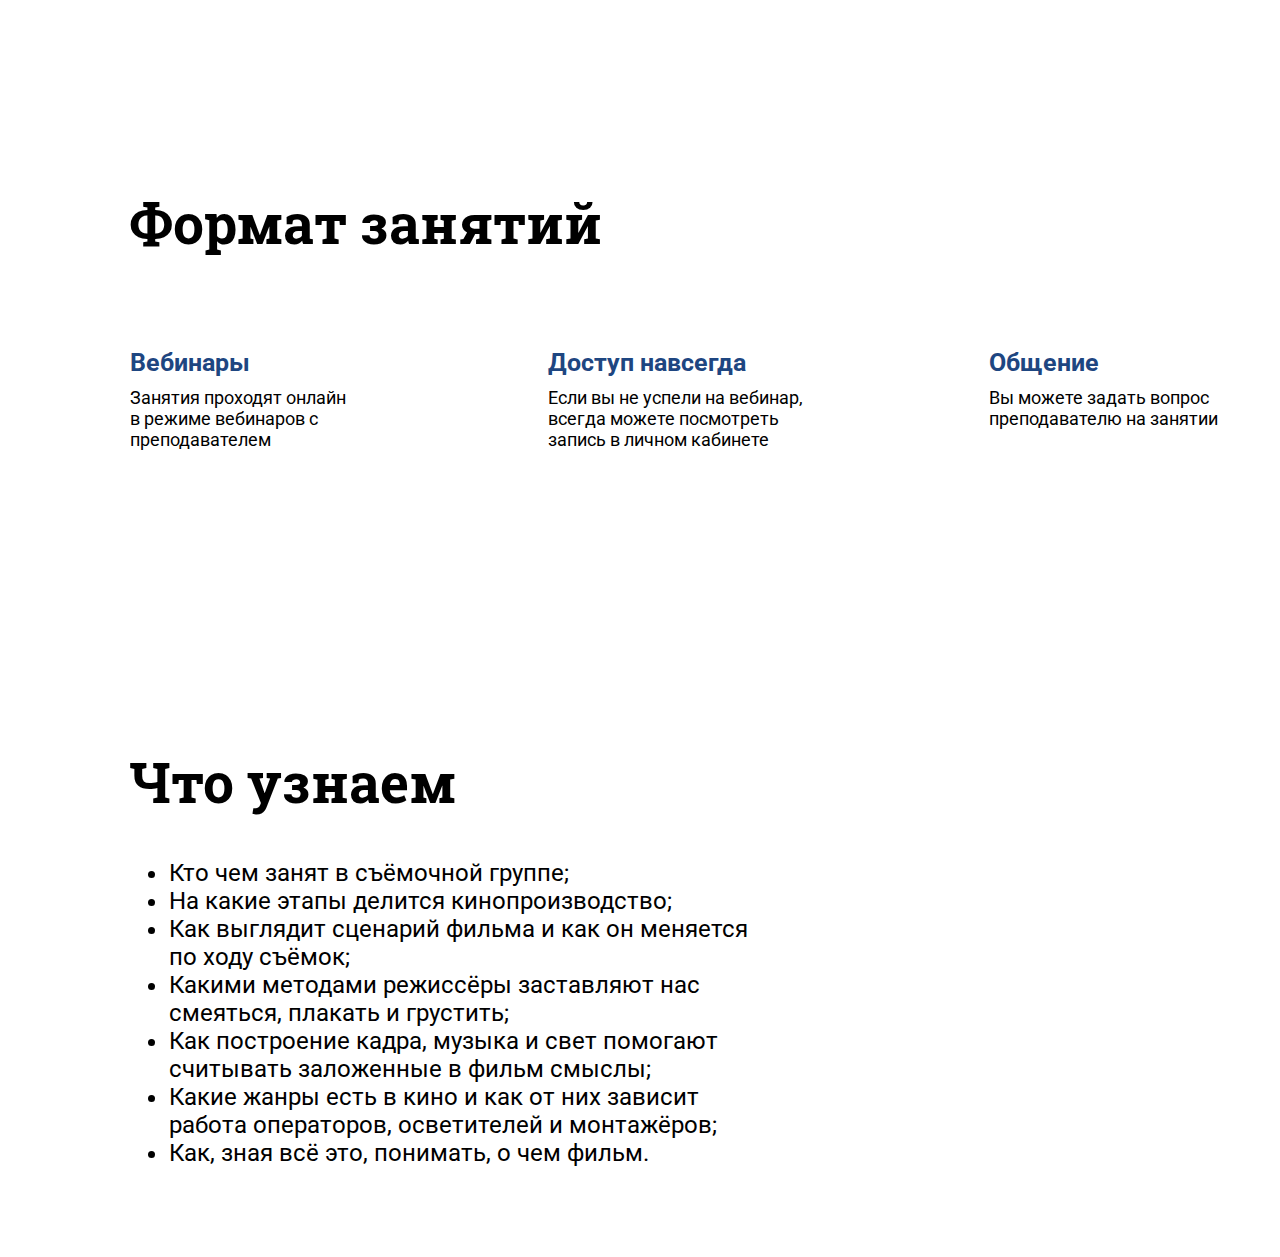
==== index.html @ f7bf0db6 "torres" ====
<!DOCTYPE html>
<html lang="en">
<head>
    <meta charset="UTF-8">
    <meta http-equiv="X-UA-Compatible" content="IE=edge">
    <meta name="viewport" content="width=device-width, initial-scale=1.0">
    <title>Document</title>
    <link rel="stylesheet" href="css/style.css">
</head>
<body>
    <article>
        <div class="realm">
            <div class="barcelona">
                <div class="ceyhun">
                    <div class="ceyhun1">Формат занятий</div>
                </div>
                <div class="elbrus">
                    <div class="ceyhun2">
                        <div class="ceyhun3">Вебинары</div>
                        <div class="ceyhun4">Занятия проходят онлайн
                            в режиме вебинаров
                            с преподавателем</div>
                    </div >
                    <div class="ceyhun10">
                        <div class="ceyhun5">Доступ навсегда</div>
                        <div class="ceyhun6">Если вы не успели на вебинар, всегда можете посмотреть запись в личном кабинете</div>
                    </div>
                    <div class="ceyhun7">
                        <div class="ceyhun8">Общение</div>
                        <div class="ceyhun9">Вы можете задать вопрос
                            преподавателю на занятии</div>
                    </div>
                </div>
            </div>
    
            <div class="yaman">
                <div class="lennister">Что узнаем</div>
    
                
                    <ul>
                        <li>Кто чем занят в съёмочной группе;</li>
                        <li>На какие этапы делится кинопроизводство;</li>
                        <li>Как выглядит сценарий фильма и как он меняется 
                            <br>по ходу съёмок; </li>
                        <li>Какими методами режиссёры заставляют нас <br>смеяться, плакать и грустить;</li>
                        <li>Как построение кадра, музыка и свет помогают <br>считывать заложенные в фильм смыслы;</li>
                        <li>Какие жанры есть в кино и как от них зависит <br>работа операторов, осветителей и монтажёров;</li>
                        <li>Как, зная всё это, понимать, о чем фильм.</li>
                    </ul>
    
                
    
               
    
    
    
            </div>
    
    

        </div>
        


    </article>
    



    
</body>
</html>
---- css/style.css ----
@import url('https://fonts.googleapis.com/css2?family=Roboto+Slab:wght@700&family=Roboto:wght@400;700&display=swap');

.realm {
    width: 1440px;
    height: auto;
    display: flex;
    flex-direction: column;
    justify-content: center;
    box-sizing: border-box;
}

.barcelona {
    width: 1280px;
    height: auto;
    box-sizing: border-box;
    
    
    
}

.ceyhun1 {
font-family: 'Roboto Slab';
font-style: normal;
font-weight: bold;
font-size: 55px;
margin-left: 121px;
margin-top: 178px;
color: black;
margin-right: 652px;

}
.ceyhun3 , .ceyhun5 ,.ceyhun8 {
font-family: 'Roboto';
font-style: normal;
font-weight: bold;
font-size: 25px;
color: #1E4681;
}

.ceyhun4 ,.ceyhun6 ,.ceyhun9 {
font-family: 'Roboto';
font-style: normal;
font-weight: normal;
font-size: 18px;
}
.elbrus {
    display: flex;
    
    
    margin-top: 89px;
    margin-left: 122px;
    
}
.ceyhun2 {
    margin-right: 195px;
}
.ceyhun10 {
    margin-right: 170px;
}
.ceyhun3 {
width: 150px;
height: 39px;
}
.ceyhun4 {
width: 223px;
height: 39px;

}
.ceyhun5 {
height: 39px;
left: 467px;

}
.ceyhun6 {
width: 271px;
height: 109px;

}
.ceyhun8 {
width: 150px;
height: 39px;

}
.ceyhun9 {
width: 245px;
height: 39px;
margin-right: 357px;
}

.lennister {
    font-family: 'Roboto Slab' ,sans-serif;
    font-style: normal;
    font-weight: bold;
    font-size: 55px;
    color: #000000;
    width: 667px;
    height: 93px;
    margin-top: 249px;
    margin-left: 121px;
    }
    
    ul {
        margin-top: 21px;
        margin-left:121px;
        width: 662px;
        height: 374px;
    }
    ul li {
    font-family: 'Roboto' , sans-serif;
    font-style: normal;
    font-weight: normal;
    font-size: 24px;
    color: #000000;
    
    }
    
@media screen and (min-width: 992px) and (max-width: 1279px)
{
    @import url('https://fonts.googleapis.com/css2?family=Roboto+Slab:wght@700&family=Roboto:wght@400;700&display=swap');
      
    .realm {
        width: 834px;
        height: auto;
        display: flex;
        flex-direction: column;
        justify-content: center;
        box-sizing: border-box;
    }
    

    .barcelona {
    width: 90%;
    height: auto;
    align-items: center;
    
    }  

.ceyhun1 {
font-family: 'Roboto Slab';
font-style: normal;
font-weight: bold;
font-size: 32px;
color: black;
margin-top: 103.09px;
margin-left: 70.08px;
margin-right: 377.62px;

}
.ceyhun3 , .ceyhun5 ,.ceyhun8 {
font-family: 'Roboto';
font-style: normal;
font-weight: bold;
font-size: 15px;
color: #1E4681;
}

.ceyhun4 ,.ceyhun6 ,.ceyhun9 {
font-family: 'Roboto';
font-style: normal;
font-weight: normal;
font-size: 11px;
}
.elbrus {
    display: flex;
    margin-top: 51.55px;
    margin-left: 70.66px;
}
.ceyhun2 {
    margin-right: 112.94px;
}
.ceyhun10 {
    margin-right: 98.46px;
}
.ceyhun3 {
    width: 86.88px;
    height: 22.59px;
}
.ceyhun4 {
    width: 153px;
    height: 22px;

}
.ceyhun5 {
    width: 123.94px;
    height: 22.59px;

}
.ceyhun6 {
    width: 172px;
    height: 63px;
}
.ceyhun8 {
    width: 86.88px;
    height: 22.59px;

}
.ceyhun9 {
    width: 141.9px;
    height: 22.59px;
    margin-right:199.23px ;
}


   .lennister {
    font-family: 'Roboto Slab' ,sans-serif;
    font-style: normal;
    font-weight: bold;
    font-size: 32px;
    color: #000000;
    width: 386.3px;
    height: 53.86px;
    margin-top: 144.55px;
    margin-left: 70.08px;
    }
    
    ul {
        margin-top: 12.16px;
        margin-left:50px;
        width: 383.41px;
        height: 216.61px;
    }
    ul li {
    font-family: 'Roboto' , sans-serif;
    font-style: normal;
    font-weight: normal;
    font-size: 14px;
    color: #000000;
    
    }

    
    
}

@media screen and (min-width: 320px) and (max-width: 991px)
{
    @import url('https://fonts.googleapis.com/css2?family=Roboto+Slab:wght@700&family=Roboto:wght@400;700&display=swap');
     
    .realm {
        width: 375px;
        height: auto;
        display: flex;
        flex-direction: column;
        justify-content: flex-start;
        box-sizing: border-box;
    }
    

    

    
    .barcelona {
    width: 90%;
    height: auto;
   
    
    
}

.ceyhun1 {
font-family: 'Roboto Slab';
font-style: normal;
font-weight: bold;
font-size: 26px;
color: black;
margin-left: 36px;
margin-top: 76px;
margin-right: 28.2px;
}
.ceyhun3 , .ceyhun5 ,.ceyhun8 {
font-family: 'Roboto';
font-style: normal;
font-weight: bold;
font-size: 12px;
color: #1E4681;
}

.ceyhun4 ,.ceyhun6 ,.ceyhun9 {
font-family: 'Roboto';
font-style: normal;
font-weight: normal;
font-size: 10px;

}
.elbrus {
    display: flex;
    flex-direction: column;
    
    

    margin-top: 16.66px;
    margin-left: 35px;
}
.ceyhun2 {
    margin-bottom: 10px;
}
.ceyhun10 {
   margin-bottom: 19px;
}
.ceyhun3 {
    width: 69.9px;
height: 18.17px;
}
.ceyhun4 {
    width: 180px;
height: 48px;
margin-right: 160px;

}
.ceyhun5 {
    width: 99.72px;
height: 18.17px;

}
.ceyhun6 {
    width: 165px;
height: 51px;
margin-right: 175px;
}
.ceyhun8 {
    width: 69.9px;
height: 18.17px;

}
.ceyhun9 {
    width: 159px;
    height: 31px;
    margin-right: 180px;
}
 
.lennister {
    font-family: 'Roboto Slab' ,sans-serif;
    font-style: normal;
    font-weight: bold;
    font-size: 26px;
    color: #000000;
    width: 310.8px;
    height: 43.34px;
    margin-top: 73px;
    margin-left: 36px;
}
    
    ul {
        margin-left: 10px;
        margin-top: 9.66px;
    }
           
    ul li {
        font-family: 'Roboto' , sans-serif;
        font-style: normal;
        font-weight: normal;
        font-size: 12px;
        color: #000000;
  
    }
        

}
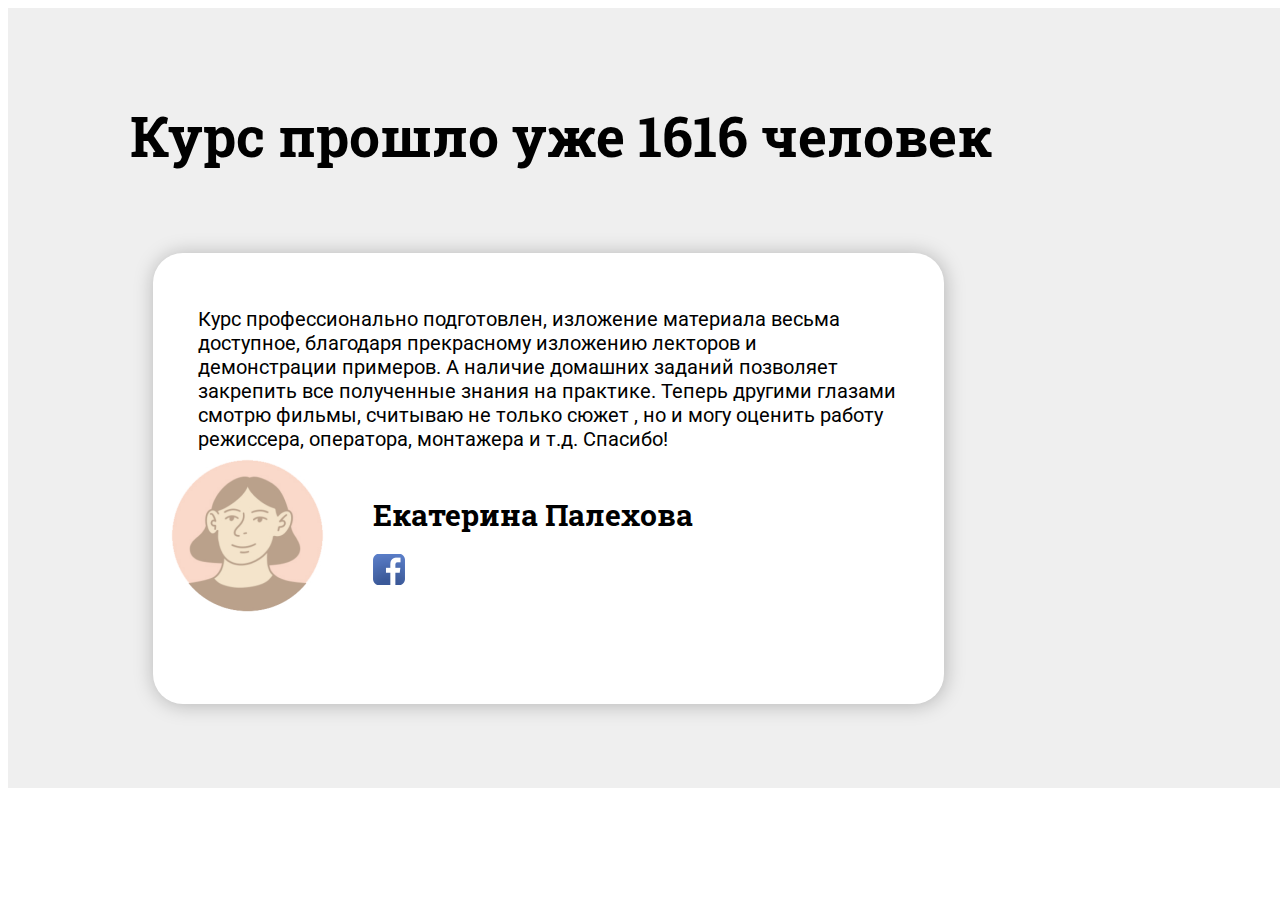
==== commit 473088d4: "harry" ====
--- a/index.html
+++ b/index.html
@@ -9,64 +9,29 @@
 </head>
 <body>
     <article>
-        <div class="realm">
-            <div class="barcelona">
-                <div class="ceyhun">
-                    <div class="ceyhun1">Формат занятий</div>
+        <div class="container">
+            <div class="pisik">Курс прошло уже 1616 человек</div>
+            <div class="it">
+                <div class="it1">
+                    Курс профессионально подготовлен, изложение материала весьма <br>доступное, благодаря прекрасному изложению лекторов и <br> демонстрации примеров. А наличие домашних заданий позволяет <br>закрепить все полученные знания на практике. Теперь другими глазами <br>смотрю фильмы, считываю не только сюжет , но и могу оценить работу <br>режиссера, оператора, монтажера и т.д. Спасибо!
                 </div>
-                <div class="elbrus">
-                    <div class="ceyhun2">
-                        <div class="ceyhun3">Вебинары</div>
-                        <div class="ceyhun4">Занятия проходят онлайн
-                            в режиме вебинаров
-                            с преподавателем</div>
-                    </div >
-                    <div class="ceyhun10">
-                        <div class="ceyhun5">Доступ навсегда</div>
-                        <div class="ceyhun6">Если вы не успели на вебинар, всегда можете посмотреть запись в личном кабинете</div>
+                <div class="audi">
+                    <div class="mercees">
+                        <img src="image/1 9.jpg" alt="sekil" class="sekilc">
+                    </div> 
+                    <div class="it3">
+                        <div class="it4">Екатерина Палехова</div>
+                    <img src="image/fb_2 1.jpg" alt="sekil2" class="sekilc1">
                     </div>
-                    <div class="ceyhun7">
-                        <div class="ceyhun8">Общение</div>
-                        <div class="ceyhun9">Вы можете задать вопрос
-                            преподавателю на занятии</div>
                     </div>
+                    
                 </div>
+                
             </div>
-    
-            <div class="yaman">
-                <div class="lennister">Что узнаем</div>
-    
-                
-                    <ul>
-                        <li>Кто чем занят в съёмочной группе;</li>
-                        <li>На какие этапы делится кинопроизводство;</li>
-                        <li>Как выглядит сценарий фильма и как он меняется 
-                            <br>по ходу съёмок; </li>
-                        <li>Какими методами режиссёры заставляют нас <br>смеяться, плакать и грустить;</li>
-                        <li>Как построение кадра, музыка и свет помогают <br>считывать заложенные в фильм смыслы;</li>
-                        <li>Какие жанры есть в кино и как от них зависит <br>работа операторов, осветителей и монтажёров;</li>
-                        <li>Как, зная всё это, понимать, о чем фильм.</li>
-                    </ul>
-    
-                
-    
-               
-    
-    
-    
-            </div>
-    
-    
-
+             
+           
         </div>
-        
-
-
     </article>
-    
-
-
-
     
 </body>
 </html>--- a/css/style.css
+++ b/css/style.css
@@ -1,367 +1,206 @@
-@import url('https://fonts.googleapis.com/css2?family=Roboto+Slab:wght@700&family=Roboto:wght@400;700&display=swap');
-
-.realm {
-    width: 1440px;
-    height: auto;
+@import url('https://fonts.googleapis.com/css2?family=Roboto&family=Roboto+Slab:wght@700&display=swap');
+
+.container{
+display: flex;
+flex-direction: column;
+width: 1440px;
+height: 780px;
+background: #EFEFEF;
+
+}
+.pisik {
+width: 987px;
+height: 93px;
+font-family: 'Roboto Slab' ,sans-serif;
+font-style: normal;
+font-weight: bold;
+font-size: 55px;
+margin-top: 91px;
+margin-left: 122px;
+}
+.it {
+width: 791px;
+height: 451px;
+background: #FFFFFF;
+box-shadow: 1px 1px 20px rgba(0, 0, 0, 0.25);
+border-radius: 30px;
+margin-top: 61px;
+margin-left: 145px;
+
+}
+.it1 {
+
+
+font-family: 'Roboto' ,sans-serif;
+font-style: normal;
+font-weight: normal;
+font-size: 20px;
+margin-top: 54px;
+margin-left: 45px;
+margin-right: 46px;
+
+}
+.audi {
     display: flex;
-    flex-direction: column;
-    justify-content: center;
-    box-sizing: border-box;
-}
-
-.barcelona {
-    width: 1280px;
-    height: auto;
-    box-sizing: border-box;
+    align-items: center;
+}
+.sekilc {
     
-    
-    
-}
-
-.ceyhun1 {
+    width: 190px;
+    height: 169px; 
+    margin-right: 30px;
+}
+.it4 {
+width: 353px;
+height: 59px;
 font-family: 'Roboto Slab';
 font-style: normal;
 font-weight: bold;
-font-size: 55px;
-margin-left: 121px;
-margin-top: 178px;
-color: black;
-margin-right: 652px;
-
-}
-.ceyhun3 , .ceyhun5 ,.ceyhun8 {
-font-family: 'Roboto';
-font-style: normal;
-font-weight: bold;
-font-size: 25px;
-color: #1E4681;
-}
-
-.ceyhun4 ,.ceyhun6 ,.ceyhun9 {
-font-family: 'Roboto';
-font-style: normal;
-font-weight: normal;
-font-size: 18px;
-}
-.elbrus {
-    display: flex;
-    
-    
-    margin-top: 89px;
-    margin-left: 122px;
-    
-}
-.ceyhun2 {
-    margin-right: 195px;
-}
-.ceyhun10 {
-    margin-right: 170px;
-}
-.ceyhun3 {
-width: 150px;
-height: 39px;
-}
-.ceyhun4 {
-width: 223px;
-height: 39px;
-
-}
-.ceyhun5 {
-height: 39px;
-left: 467px;
-
-}
-.ceyhun6 {
-width: 271px;
-height: 109px;
-
-}
-.ceyhun8 {
-width: 150px;
-height: 39px;
-
-}
-.ceyhun9 {
-width: 245px;
-height: 39px;
-margin-right: 357px;
-}
-
-.lennister {
-    font-family: 'Roboto Slab' ,sans-serif;
-    font-style: normal;
-    font-weight: bold;
-    font-size: 55px;
-    color: #000000;
-    width: 667px;
-    height: 93px;
-    margin-top: 249px;
-    margin-left: 121px;
-    }
-    
-    ul {
-        margin-top: 21px;
-        margin-left:121px;
-        width: 662px;
-        height: 374px;
-    }
-    ul li {
-    font-family: 'Roboto' , sans-serif;
-    font-style: normal;
-    font-weight: normal;
-    font-size: 24px;
-    color: #000000;
-    
-    }
-    
-@media screen and (min-width: 992px) and (max-width: 1279px)
-{
-    @import url('https://fonts.googleapis.com/css2?family=Roboto+Slab:wght@700&family=Roboto:wght@400;700&display=swap');
-      
-    .realm {
-        width: 834px;
-        height: auto;
+font-size: 30px;
+margin-top: 9px;
+}
+.sekilc1 {
+width: 32px;
+height: 31px;
+}
+
+@media screen and (min-width: 992px) and (max-width: 1279px) {
+    .container{
         display: flex;
         flex-direction: column;
-        justify-content: center;
-        box-sizing: border-box;
-    }
-    
-
-    .barcelona {
-    width: 90%;
-    height: auto;
-    align-items: center;
-    
-    }  
-
-.ceyhun1 {
-font-family: 'Roboto Slab';
-font-style: normal;
-font-weight: bold;
-font-size: 32px;
-color: black;
-margin-top: 103.09px;
-margin-left: 70.08px;
-margin-right: 377.62px;
-
-}
-.ceyhun3 , .ceyhun5 ,.ceyhun8 {
-font-family: 'Roboto';
-font-style: normal;
-font-weight: bold;
-font-size: 15px;
-color: #1E4681;
-}
-
-.ceyhun4 ,.ceyhun6 ,.ceyhun9 {
-font-family: 'Roboto';
-font-style: normal;
-font-weight: normal;
-font-size: 11px;
-}
-.elbrus {
-    display: flex;
-    margin-top: 51.55px;
-    margin-left: 70.66px;
-}
-.ceyhun2 {
-    margin-right: 112.94px;
-}
-.ceyhun10 {
-    margin-right: 98.46px;
-}
-.ceyhun3 {
-    width: 86.88px;
-    height: 22.59px;
-}
-.ceyhun4 {
-    width: 153px;
-    height: 22px;
-
-}
-.ceyhun5 {
-    width: 123.94px;
-    height: 22.59px;
-
-}
-.ceyhun6 {
-    width: 172px;
-    height: 63px;
-}
-.ceyhun8 {
-    width: 86.88px;
-    height: 22.59px;
-
-}
-.ceyhun9 {
-    width: 141.9px;
-    height: 22.59px;
-    margin-right:199.23px ;
-}
-
-
-   .lennister {
-    font-family: 'Roboto Slab' ,sans-serif;
-    font-style: normal;
-    font-weight: bold;
-    font-size: 32px;
-    color: #000000;
-    width: 386.3px;
-    height: 53.86px;
-    margin-top: 144.55px;
-    margin-left: 70.08px;
-    }
-    
-    ul {
-        margin-top: 12.16px;
-        margin-left:50px;
-        width: 383.41px;
-        height: 216.61px;
-    }
-    ul li {
-    font-family: 'Roboto' , sans-serif;
-    font-style: normal;
-    font-weight: normal;
-    font-size: 14px;
-    color: #000000;
-    
-    }
-
-    
-    
-}
-
-@media screen and (min-width: 320px) and (max-width: 991px)
-{
-    @import url('https://fonts.googleapis.com/css2?family=Roboto+Slab:wght@700&family=Roboto:wght@400;700&display=swap');
-     
-    .realm {
-        width: 375px;
-        height: auto;
-        display: flex;
-        flex-direction: column;
-        justify-content: flex-start;
-        box-sizing: border-box;
-    }
-    
-
-    
-
-    
-    .barcelona {
-    width: 90%;
-    height: auto;
-   
-    
-    
-}
-
-.ceyhun1 {
-font-family: 'Roboto Slab';
-font-style: normal;
-font-weight: bold;
-font-size: 26px;
-color: black;
-margin-left: 36px;
-margin-top: 76px;
-margin-right: 28.2px;
-}
-.ceyhun3 , .ceyhun5 ,.ceyhun8 {
-font-family: 'Roboto';
-font-style: normal;
-font-weight: bold;
-font-size: 12px;
-color: #1E4681;
-}
-
-.ceyhun4 ,.ceyhun6 ,.ceyhun9 {
-font-family: 'Roboto';
-font-style: normal;
-font-weight: normal;
-font-size: 10px;
-
-}
-.elbrus {
-    display: flex;
-    flex-direction: column;
-    
-    
-
-    margin-top: 16.66px;
-    margin-left: 35px;
-}
-.ceyhun2 {
-    margin-bottom: 10px;
-}
-.ceyhun10 {
-   margin-bottom: 19px;
-}
-.ceyhun3 {
-    width: 69.9px;
-height: 18.17px;
-}
-.ceyhun4 {
-    width: 180px;
-height: 48px;
-margin-right: 160px;
-
-}
-.ceyhun5 {
-    width: 99.72px;
-height: 18.17px;
-
-}
-.ceyhun6 {
-    width: 165px;
-height: 51px;
-margin-right: 175px;
-}
-.ceyhun8 {
-    width: 69.9px;
-height: 18.17px;
-
-}
-.ceyhun9 {
-    width: 159px;
-    height: 31px;
-    margin-right: 180px;
-}
- 
-.lennister {
-    font-family: 'Roboto Slab' ,sans-serif;
-    font-style: normal;
-    font-weight: bold;
-    font-size: 26px;
-    color: #000000;
-    width: 310.8px;
-    height: 43.34px;
-    margin-top: 73px;
-    margin-left: 36px;
-}
-    
-    ul {
-        margin-left: 10px;
-        margin-top: 9.66px;
-    }
-           
-    ul li {
-        font-family: 'Roboto' , sans-serif;
+        width: 834px;
+        height: 451.75px;
+        background: #EFEFEF;
+       }
+       
+       
+         .pisik {
+        width: 571.64px;
+        height: 53.86px;
+        font-family: 'Roboto Slab' ,sans-serif;
+        font-style: normal;
+        font-weight: bold;
+        font-size: 32px;
+        margin-top: 52.7px;
+        margin-left: 70.66px;
+        }
+
+        .it {
+        width: 458.12px;
+        height: 261.2px;
+        background: #FFFFFF;
+        box-shadow: 0.579167px 0.579167px 11.5833px rgba(0, 0, 0, 0.25);
+        border-radius: 17.375px;
+        margin-top: 19.69px;
+        margin-left: 72.97px;
+        
+        }
+        .it1 {
+        
+        
+        font-family: 'Roboto' ,sans-serif;
         font-style: normal;
         font-weight: normal;
         font-size: 12px;
-        color: #000000;
-  
+        margin-top: 23.17px;
+        margin-left: 26.06px;
+        margin-right: 26.64px;
+        
+        }
+        .audi {
+            display: flex;
+            align-items: center;
+        }
+        .sekilc {
+            width: 110.04px;
+            height: 97.88px; 
+            margin-right: 17.38px;
+        }
+        .it4 {
+        width: 204.45px;
+        height: 34.17px;
+        font-family: 'Roboto Slab';
+        font-style: normal;
+        font-weight: bold;
+        font-size: 17px;
+        margin-top: 9px;
+        }
+        .sekilc1 {
+        width: 18.53px;
+        height: 17.95px;
+        }
     }
-        
-
-}
+
+
+
+
+    @media screen and (min-width: 320px) and (max-width: 991px) {
+        .container{
+            display: flex;
+            flex-direction: column;
+            width: 376px;
+            height: 423px;
+            background: #EFEFEF;
+           }
+           
+           
+             .pisik {
+            width: 257px;
+            height: 69px;
+            font-family: 'Roboto Slab' ,sans-serif;
+            font-style: normal;
+            font-weight: bold;
+            font-size: 26px;
+            margin-top: 42px;
+            margin-left: 36px;
+            }
     
-            
-        
-
-
-
-
-
-
+            .it {
+                width: 308px;
+                height: 248px;
+            background: #FFFFFF;
+            box-shadow: 0.579167px 0.579167px 11.5833px rgba(0, 0, 0, 0.25);
+            border-radius: 17.375px;
+            margin-top: 11px;
+            margin-left: 36px;
+            
+            }
+            .it1 {
+            
+            
+            font-family: 'Roboto' ,sans-serif;
+            font-style: normal;
+            font-weight: normal;
+            font-size: 10px;
+            margin-top: 18.47px;
+            margin-left: 21px;
+            margin-right: 21px;
+            
+            }
+            .audi {
+                display: flex;
+                align-items: center;
+            }
+            .sekilc {
+                width: 80px;
+                height: 84px; 
+                margin-right: 13.63px;
+            }
+            .it4 {
+            width: 164.49px;
+            height: 32.73px;
+            font-family: 'Roboto Slab';
+            font-style: normal;
+            font-weight: bold;
+            font-size: 14px;
+            margin-top: 9px;
+            }
+            .sekilc1 {
+            width: 14.91px;
+            height: 17.2px;
+            }
+        }
+
+
+
+   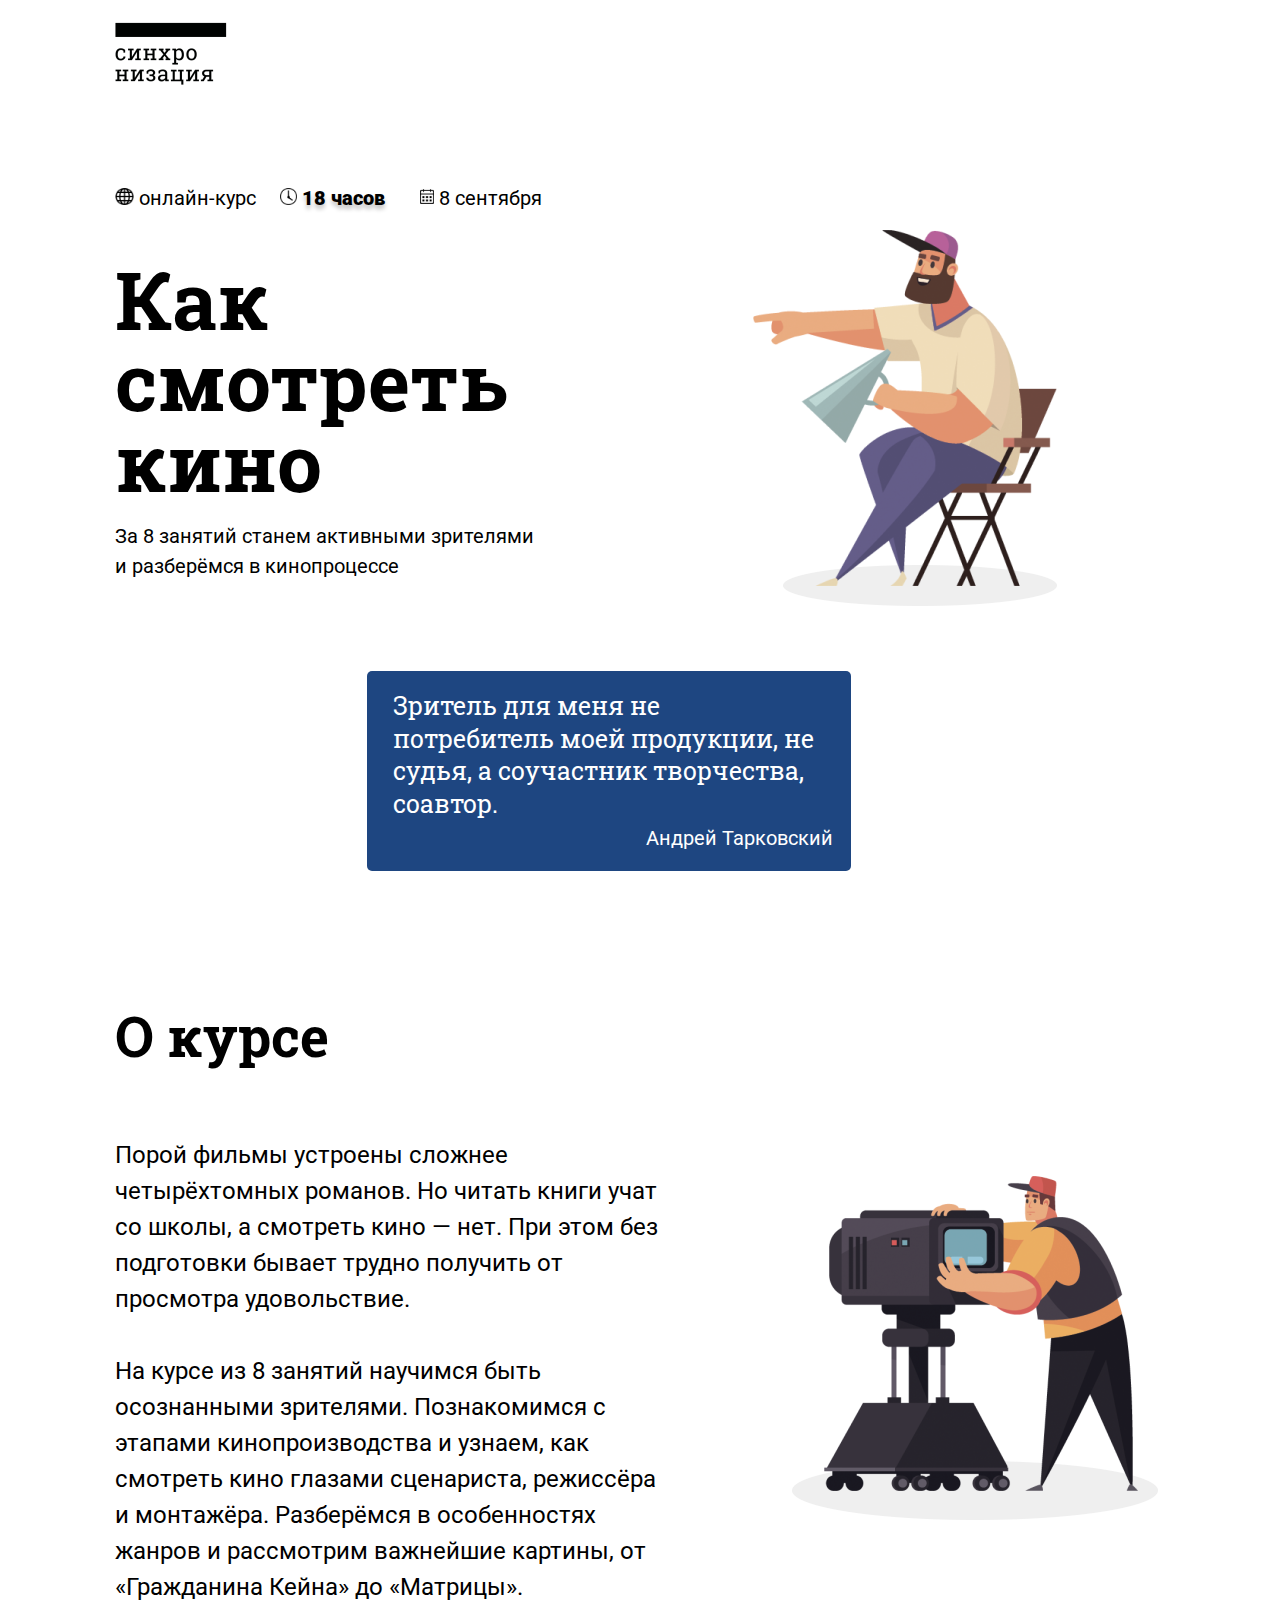
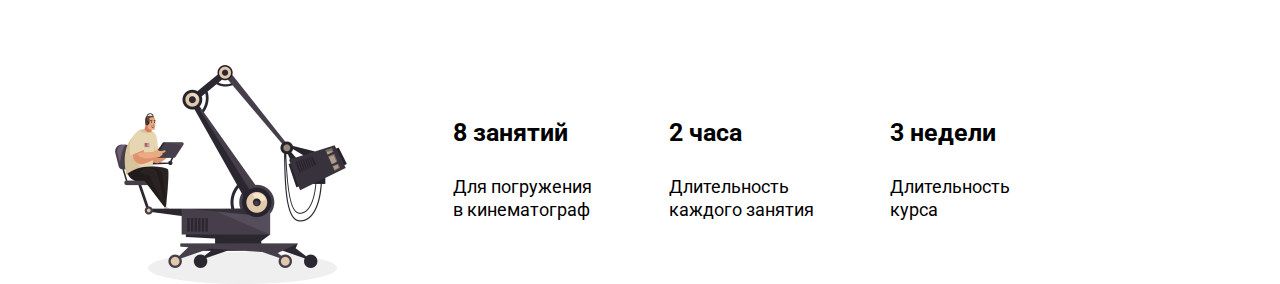
==== commit ffc1279c: "salam" ====
--- a/index.html
+++ b/index.html
@@ -1,5 +1,6 @@
 <!DOCTYPE html>
 <html lang="en">
+
 <head>
     <meta charset="UTF-8">
     <meta http-equiv="X-UA-Compatible" content="IE=edge">
@@ -7,31 +8,95 @@
     <title>Document</title>
     <link rel="stylesheet" href="css/style.css">
 </head>
+
 <body>
-    <article>
-        <div class="container">
-            <div class="pisik">Курс прошло уже 1616 человек</div>
-            <div class="it">
-                <div class="it1">
-                    Курс профессионально подготовлен, изложение материала весьма <br>доступное, благодаря прекрасному изложению лекторов и <br> демонстрации примеров. А наличие домашних заданий позволяет <br>закрепить все полученные знания на практике. Теперь другими глазами <br>смотрю фильмы, считываю не только сюжет , но и могу оценить работу <br>режиссера, оператора, монтажера и т.д. Спасибо!
-                </div>
-                <div class="audi">
-                    <div class="mercees">
-                        <img src="image/1 9.jpg" alt="sekil" class="sekilc">
-                    </div> 
-                    <div class="it3">
-                        <div class="it4">Екатерина Палехова</div>
-                    <img src="image/fb_2 1.jpg" alt="sekil2" class="sekilc1">
-                    </div>
-                    </div>
-                    
-                </div>
-                
+    <div class="sinxronizasiya"> <img class="sinxronizasiya-photo" src="images/sinxronizasiya.png" alt="sinxronizasiya">
+    </div>
+    <main class="main">
+        <div class="globe-parent">
+            <div class="globe-child-1"><img class="globe-image" src="images/globe.png" alt="globe"></div>
+            <div class="globe-child-2">
+                <p>онлайн-курс</p>
             </div>
-             
-           
         </div>
-    </article>
-    
+        <div class="time-parent">
+            <div class="time-child-1"><img class="time-image" src="images/time.png" alt="time"></div>
+            <div class="time-child-2">
+                <p>18 часов</p>
+            </div>
+        </div>
+        <div class="date-parent">
+            <div class="date-child-1"><img class="date-image" src="images/date.png" alt="date"></div>
+            <div class="date-child-2">
+                <p>8 сентября</p>
+            </div>
+        </div>
+    </main>
+    <div class="main-2">
+        <div class="kino-main">
+            <div>
+                <p class="kino-heading">Как смотреть <br>кино</p>
+            </div>
+            <div>
+                <p class="kino-txt">За 8 занятий станем активными зрителями <br>
+                    и разберёмся в кинопроцессе</p>
+            </div>
+        </div>
+        <div class="reji">
+            <img class="reji-photo" src="images/reji.png" alt="reji">
+            <img class="ellipse-photo" src="images/ellipse.png" alt="ellipse">
+        </div>
+    </div>
+    <div class="blue-block"> 
+        <p class="blue-block-text">
+            Зритель для меня 
+не потребитель моей продукции, не судья, а соучастник творчества, соавтор. 
+        </p>
+        <p class="blue-block-author"> 
+            Андрей Тарковский
+        </p>
+    </div>
+    <div class="tosu">
+        <div class="okurse">
+            <h1>О курсе</h1>
+            <br>
+            Порой фильмы устроены сложнее четырёхтомных романов. Но читать книги учат со школы, а смотреть кино — нет.
+            При этом без подготовки бывает трудно получить от просмотра удовольствие.
+            <br>
+            <br>
+            На курсе из 8 занятий научимся быть осознанными зрителями. Познакомимся с этапами кинопроизводства и узнаем,
+            как смотреть кино глазами сценариста, режиссёра и монтажёра. Разберёмся в особенностях жанров и рассмотрим
+            важнейшие картины, от «Гражданина Кейна» до «Матрицы».
+        </div>
+        <div class="cameraman">
+            <img  class="cameraman-photo" src="images/cameraman.png" alt="cameraman">
+            <img  class="cameraman-ellipse" src="images/cameraman-ellipse.png" alt="cameraman-ellipse.png">
+        </div>
+    </div>
+    <div class="last-line">
+        <div class="senarist"> 
+            <img class="senarist-photo" src="images/senarist.png" alt="senarist.png"> 
+            <img class="senarist-ellipse" src="images/senarist-ellipse.png" alt="senarist-ellipse.png">
+        </div>
+            <div class="last-block"> 
+                <p class="paragraf-johnny">8 занятий </p>
+                <p class="paragraf-johnny-2">Для погружения <br>
+                    в кинематограф</p>
+            </div>
+            <div class="last-block">
+                <p class="paragraf-johnny">2 часа</p>
+                <p class="paragraf-johnny-2">Длительность <br>
+                    каждого занятия</p>
+            </div>
+            <div class="last-block">
+                <p class="paragraf-johnny">3 недели</p>
+                <p class="paragraf-johnny-2">Длительность<br>
+                    курса</p>
+            </div>
+
+    </div>
+
+
 </body>
+
 </html>--- a/css/style.css
+++ b/css/style.css
@@ -1,206 +1,582 @@
-@import url('https://fonts.googleapis.com/css2?family=Roboto&family=Roboto+Slab:wght@700&display=swap');
-
-.container{
-display: flex;
-flex-direction: column;
-width: 1440px;
-height: 780px;
-background: #EFEFEF;
-
-}
-.pisik {
-width: 987px;
-height: 93px;
-font-family: 'Roboto Slab' ,sans-serif;
-font-style: normal;
-font-weight: bold;
-font-size: 55px;
-margin-top: 91px;
-margin-left: 122px;
-}
-.it {
-width: 791px;
-height: 451px;
-background: #FFFFFF;
-box-shadow: 1px 1px 20px rgba(0, 0, 0, 0.25);
-border-radius: 30px;
-margin-top: 61px;
-margin-left: 145px;
-
-}
-.it1 {
-
-
-font-family: 'Roboto' ,sans-serif;
-font-style: normal;
-font-weight: normal;
-font-size: 20px;
-margin-top: 54px;
-margin-left: 45px;
-margin-right: 46px;
-
-}
-.audi {
+@import url('https://fonts.googleapis.com/css2?family=Roboto+Slab:wght@100;200;300;400;500;600;700;800;900&family=Roboto:ital,wght@0,100;0,300;0,400;0,500;0,700;0,900;1,100;1,300;1,400;1,500;1,700;1,900&display=swap');
+@import url('https://fonts.googleapis.com/css2?family=Roboto+Slab:wght@100;200;300;400;500;600;700;800;900&family=Roboto:ital,wght@0,100;0,300;0,400;0,500;0,700;0,900;1,100;1,300;1,400;1,500;1,700;1,900&display=swap');
+
+body{
+    max-width: 100vw;
+    overflow-x: hidden ;
+}
+
+*{
+    box-sizing: border-box;
+}
+
+.sinxronizasiya{
+    width: 112px;
+    height: 66px;
+    max-width: 112px;
+    max-height: 66px;
+    display: block;
+    margin: 21px 0px 80px 8.5%;
+}
+
+.sinxronizasiya-photo{
+    width: 100%;
+    height: 100%; 
+}
+
+.main, .globe-parent, .time-parent, .date-parent{
     display: flex;
+    flex-direction: row;
+}
+
+.main{
+    margin-left: 8.5%;
+    width: 100%;
+    max-width: 320px;
+    justify-content: flex-start;
+}
+
+.globe-child-1{
+    width: 11%;
+    max-height: 21px;
+    min-height: 11px;
+    min-width: 11px;
+}
+
+.globe-child-2, .time-child-2, .date-child-2{
+    font-family: 'Roboto';
+    font-style: normal;
+    font-weight: normal;
+    font-size: 20px;
+    line-height: 115%;
+    margin-left: 5px;
+}
+
+.globe-image, .date-image, .time-image{
+    width: 100%;
+    height: 100%;
+}
+
+.globe-child-1, .date-child-1, .time-child-1{
     align-items: center;
-}
-.sekilc {
-    
-    width: 190px;
-    height: 169px; 
-    margin-right: 30px;
-}
-.it4 {
-width: 353px;
-height: 59px;
-font-family: 'Roboto Slab';
-font-style: normal;
-font-weight: bold;
-font-size: 30px;
-margin-top: 9px;
-}
-.sekilc1 {
-width: 32px;
-height: 31px;
+    align-self: center;
+}
+
+.time-child-1{
+    width: 12%;
+    max-height: 22px;
+    min-height: 11px;
+    min-width: 11px;
+}
+
+.time-child-2{
+    text-shadow: 0px 4px 4px rgba(0, 0, 0, 0.25);
+    font-weight: 900;
+}
+
+.date-child-1{
+    width: 10%;
+    max-height: 22px;
+    min-width: 11px;
+    min-height: 11px;
+}
+
+
+.date-parent, .globe-parent{
+    width: 11.1%;
+    min-width: 140px;
+}
+
+.globe-parent{
+    min-width: 165px;
+}
+
+.time-parent{
+    width: 9%;
+    min-width: 140px;
+}
+
+.reji{
+    width: 304px;
+    min-width: 304px;
+    min-height: 356px;
+    max-height: 356px;
+    margin-right: 17%;
+    margin-left: 9%;
+    position: relative;
+    z-index: 0;
+}
+
+.reji-photo{
+    width: 100%;
+    height: 100%;
+    z-index: 0;
+}
+
+.ellipse-photo{
+    position:absolute;
+    bottom: -20px;
+    right: 0px;
+    width: 274px;
+    z-index: -1;
+}
+
+
+.main-2{
+    display: flex;
+    justify-content: space-between;
+    width: 100%;
+}
+
+.kino-main{
+    width: 53.3%;
+    margin-left: 8.5%;
+}
+
+.kino-heading{
+    font-family: Roboto Slab;
+    font-style: normal;
+    font-weight: bold;
+    font-size: 80px;
+    line-height: 101.38%;
+    margin-top: 29px;
+    margin-bottom: 0px;
+
+}
+
+.kino-txt{
+    font-family: Roboto;
+    font-style: normal;
+    font-weight: normal;
+    font-size: 20px;
+    line-height: 150%
+}
+
+
+.blue-block{
+    width: 483.63px;
+    height: 200.02px;
+    background-color: #1E4681;
+    border-radius: 5px;
+    justify-content: center;
+    margin-top: 70px;
+    margin-bottom: 70px;
+    margin-left: 28.4%;
+    margin-right: 37,9%;
+    color: white;
+    box-sizing: border-box;
+}
+
+.blue-block-text{
+    font-family: Roboto Slab;
+    font-style: normal;
+    font-weight: normal;
+    font-size: 25px;
+    line-height: 130%;
+    padding: 19px 27px 5px 26px;
+    margin: 0px;
+}
+
+.blue-block-author{
+    font-family: Roboto;
+    font-style: normal;
+    font-weight: normal;
+    font-size: 20px;
+    line-height: 130%;
+    text-align: end;
+    padding-right: 18px;
+    margin: 0px;
+}
+
+h1{
+    font-family: Roboto Slab;
+    font-style: normal;
+    font-weight: bold;
+    font-size: 55px;
+    line-height: 101.38%;
+}
+
+.tosu{
+    width: 100%;
+    display: flex;
+    justify-content: space-around;
+}
+
+.okurse{
+    font-family: Roboto;
+    font-size: 24px;
+    font-style: normal;
+    font-weight: 400;
+    line-height: 36px;
+    text-align: left;
+    width: 45.9%;
+    margin-left: 8.5%;
+    margin-top: 30px;
+}
+
+.cameraman{
+    width: 314px;
+    height: 315px;
+    min-width: 314px;
+    min-height: 315px;
+    margin-right: 10.6%;
+    margin-top: 120px;
+    margin-left: 13.1%;
+    align-items: center;
+    align-self: center;
+    position: relative;
+}
+
+.cameraman-photo{
+    z-index: 0;
+    width: 100%;
+    height: 100%;
+}
+
+.cameraman-ellipse{
+    position: absolute;
+    bottom: -29px;
+    right: -20px;
+    width: 366px;
+    height: 59px;
+    z-index: -1;
+}
+
+.last-line{
+    display: flex;
+    margin-left: 8.5%;
+    margin-top: 60px;
+    align-items: center;
+    align-self: center;
+}
+
+.senarist{
+   position: relative;
+   width: 232px;
+   height: 203px;
+   min-width: 232px;
+   min-height: 203px;
+   margin-right: 9.16%;
+}
+
+.senarist-photo{
+    width: 100%;
+    height: 100%;
+    z-index: 0;
+}
+
+.senarist-ellipse{
+    position: absolute;
+    bottom: -16px;
+    right: 10px;
+    z-index: -1;
+    width: 189px;
+    height: 32px;
+}
+
+.paragraf-johnny{
+    font-family: Roboto;
+    font-style: normal;
+    font-weight: bold;
+    font-size: 25px;
+    line-height: 130%;
+}
+
+.paragraf-johnny-2{
+    font-family: Roboto;
+    font-style: normal;
+    font-weight: normal;
+    font-size: 18px;
+    line-height: 130%;
+}
+
+.last-block{
+    margin-right: 6.6%;
 }
 
 @media screen and (min-width: 992px) and (max-width: 1279px) {
-    .container{
-        display: flex;
-        flex-direction: column;
-        width: 834px;
-        height: 451.75px;
-        background: #EFEFEF;
-       }
-       
-       
-         .pisik {
-        width: 571.64px;
-        height: 53.86px;
-        font-family: 'Roboto Slab' ,sans-serif;
+    .sinxronizasiya{
+        width: 64.87px;
+        height: 38.23px;
+        max-width: 64.87px;
+        max-height: 38.23px;
+    }
+
+    .time-parent{
+        margin-left: 20px;
+    }
+    
+    .reji{
+        width: 176px;
+        min-width: 176px;
+        min-height: 206px;
+        max-height: 206px;
+        margin-right: 17%;
+        margin-left: 9%;
+        position: relative;
+        z-index: 0;
+    }
+
+    .ellipse-photo{
+        position:absolute;
+        bottom: -12px;
+        right: 0px;
+        width: 158px;
+        z-index: -1;
+    }
+
+    .kino-heading{
+        font-size: 46px;
+    }
+
+    .kino-txt{
+        font-size: 12px;
+    }
+
+    .blue-block{
+        width: 280px;
+        height: 115px;
+    }
+
+    .blue-block-text{
+        font-size: 14px;
+    }
+    
+    .blue-block-author{
+        font-size: 12px;
+    }
+
+    h1{
+        font-size: 32px;
+    }
+
+    .okurse{
+        font-family: Roboto;
         font-style: normal;
-        font-weight: bold;
-        font-size: 32px;
-        margin-top: 52.7px;
-        margin-left: 70.66px;
-        }
-
-        .it {
-        width: 458.12px;
-        height: 261.2px;
-        background: #FFFFFF;
-        box-shadow: 0.579167px 0.579167px 11.5833px rgba(0, 0, 0, 0.25);
-        border-radius: 17.375px;
-        margin-top: 19.69px;
-        margin-left: 72.97px;
-        
-        }
-        .it1 {
-        
-        
-        font-family: 'Roboto' ,sans-serif;
+        font-weight: normal;
+        font-size: 14px;
+        line-height: 150%;
+    }
+
+    .cameraman{
+        width: 181.86px;
+        height: 182.44px;
+        min-width: 181.86px;
+        min-height: 182.44px;
+    }
+
+    .cameraman-ellipse{
+        bottom: -17px;
+        right: -15px;
+        width: 211.98px;
+        height: 34.17px;
+        z-index: -1;
+    }
+
+    .senarist{
+        width: 134.37px;
+        height: 117.57px;
+        min-width: 134.37px;
+        min-height: 117.57px;
+     }
+
+     .senarist-ellipse{
+        bottom: -9.2px;
+        right: 5.8px;
+        z-index: -1;
+        width: 109.46px;
+        height: 18.53px;
+    }
+
+    .paragraf-johnny{
+        font-size: 15px;
+    }
+
+    .paragraf-johnny-2{
+        font-size: 11px;
+    }
+}
+
+
+@media screen and (min-width: 320px) and (max-width: 991px) {
+    
+    body{
+        width: 100%;
+    }
+    .sinxronizasiya{
+        width: 52.19px;
+        height: 30.75px;
+        min-width: 52.19px;
+        min-height: 30.75px;
+        margin-bottom: 44px;
+    }
+
+    .globe-child-1{
+        width: 11%;
+        max-height: 21px;
+    }
+    
+    .globe-child-2, .time-child-2, .date-child-2{
+        font-family: 'Roboto';
+        font-style: normal;
+        font-weight: normal;
+        font-size: 10px;
+        line-height: 115%;
+        margin-left: 5px;
+        align-items: center;
+        align-self: center;
+
+    }
+    
+    .globe-image, .date-image, .time-image{
+        width: 100%;
+        height: 100%;
+    }
+    
+    .globe-child-1, .date-child-1, .time-child-1{
+        align-items: center;
+        align-self: center;
+        min-width: 14px;
+        min-height: 14px;
+    }
+    
+    .time-child-1{
+        width: 12%;
+        max-height: 22px;
+    }
+    
+    .time-child-2{
+        text-shadow: none;
+        font-weight: normal;
+    }
+    
+    .date-child-1{
+        width: 10%;
+        max-height: 22px;
+        min-height: 14px;
+        min-width: 14px;
+    }
+    
+    
+    .date-parent, .globe-parent{
+        width: 11.1%;
+        min-width: 100px;
+    }
+    
+    .time-parent{
+        width: 11.1%;
+        min-width: 100px;
+    }
+
+    .main-2{
+        width: 100%;
+        display: block;
+    }
+
+    .reji{
+        width: 141.66px;
+        height: 165.89px;
+        min-width: 141.66px;
+        min-height: 165.89px;
+        max-height: 165.89px;
+        margin-left: 50%;
+    }
+
+    .ellipse-photo{
+        position:absolute;
+        bottom: -12px;
+        right: 0px;
+        width: 127px;
+        z-index: -1;
+    }
+
+    .kino-main{
+        width: 290px;
+    }
+
+    .kino-heading{
+        font-size: 37px;
+        width: 290px;
+    }
+
+    .kino-txt{
+        font-size: 10px;
+    }
+
+    .blue-block{
+        width: 225px;
+        height: 93px;
+        margin-left: 9%;
+    }
+
+    .blue-block-text{
+        font-size: 11px;
+        padding-left: 12px;
+        padding-top: 9px;
+    }
+    
+    .blue-block-author{
+        font-size: 13px;
+    }
+
+    .tosu{
+        display: block;
+    }
+
+    h1{
+        font-size: 26px;
+    }
+
+    .okurse{
+        display: block;
+        font-family: Roboto;
         font-style: normal;
         font-weight: normal;
         font-size: 12px;
-        margin-top: 23.17px;
-        margin-left: 26.06px;
-        margin-right: 26.64px;
+        line-height: 150%;
+        width: 70%;
+    }
+
+    .cameraman{
+        width: 146.32px;
+        height: 146.78px;
+        min-width: 146.32px;
+        min-height: 146.78px;
+        margin: 15px 40%; 
+    }
+
+    .cameraman-ellipse{
+        bottom: -13.5px;
+        right: -12px;
+        width: 170.5px;
+        height: 27px;
+        z-index: -1;
+    }
+
+    .senarist{
+        display: none;
+     }
+
+     .senarist-ellipse{
+        display: none;
+    }
+
+    .paragraf-johnny{
+        font-size: 12px;
+    }
+
+    .paragraf-johnny-2{
+        font-size: 10px;
+    }
+
+    .last-line{
+        width: 320px;
         
-        }
-        .audi {
-            display: flex;
-            align-items: center;
-        }
-        .sekilc {
-            width: 110.04px;
-            height: 97.88px; 
-            margin-right: 17.38px;
-        }
-        .it4 {
-        width: 204.45px;
-        height: 34.17px;
-        font-family: 'Roboto Slab';
-        font-style: normal;
-        font-weight: bold;
-        font-size: 17px;
-        margin-top: 9px;
-        }
-        .sekilc1 {
-        width: 18.53px;
-        height: 17.95px;
-        }
-    }
-
-
-
-
-    @media screen and (min-width: 320px) and (max-width: 991px) {
-        .container{
-            display: flex;
-            flex-direction: column;
-            width: 376px;
-            height: 423px;
-            background: #EFEFEF;
-           }
-           
-           
-             .pisik {
-            width: 257px;
-            height: 69px;
-            font-family: 'Roboto Slab' ,sans-serif;
-            font-style: normal;
-            font-weight: bold;
-            font-size: 26px;
-            margin-top: 42px;
-            margin-left: 36px;
-            }
-    
-            .it {
-                width: 308px;
-                height: 248px;
-            background: #FFFFFF;
-            box-shadow: 0.579167px 0.579167px 11.5833px rgba(0, 0, 0, 0.25);
-            border-radius: 17.375px;
-            margin-top: 11px;
-            margin-left: 36px;
-            
-            }
-            .it1 {
-            
-            
-            font-family: 'Roboto' ,sans-serif;
-            font-style: normal;
-            font-weight: normal;
-            font-size: 10px;
-            margin-top: 18.47px;
-            margin-left: 21px;
-            margin-right: 21px;
-            
-            }
-            .audi {
-                display: flex;
-                align-items: center;
-            }
-            .sekilc {
-                width: 80px;
-                height: 84px; 
-                margin-right: 13.63px;
-            }
-            .it4 {
-            width: 164.49px;
-            height: 32.73px;
-            font-family: 'Roboto Slab';
-            font-style: normal;
-            font-weight: bold;
-            font-size: 14px;
-            margin-top: 9px;
-            }
-            .sekilc1 {
-            width: 14.91px;
-            height: 17.2px;
-            }
-        }
-
-
-
-   +        flex-wrap: wrap;
+    }
+
+    .last-block{
+        margin-right: 33px;
+    }
+}
+
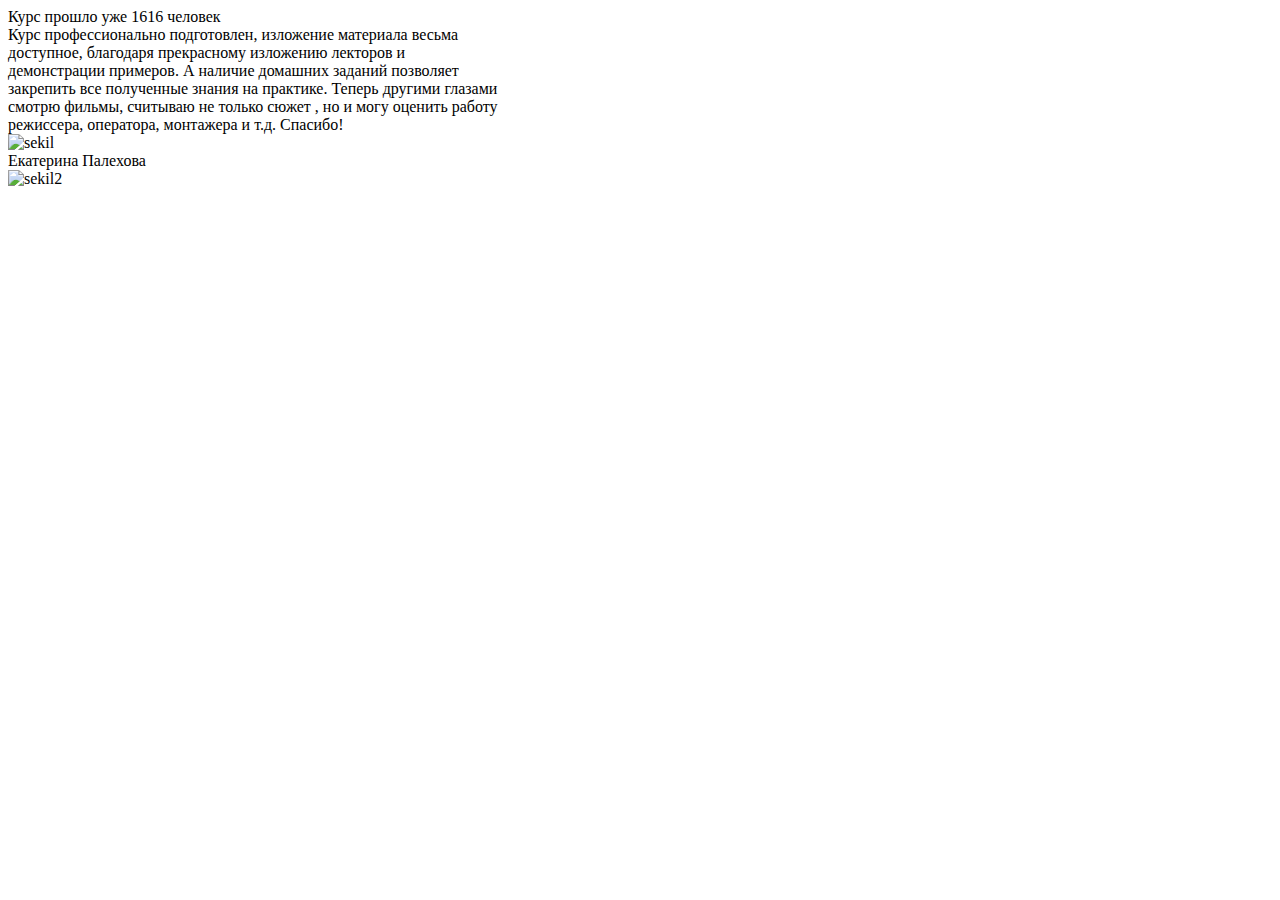
==== commit 4a97bd1b: "Update index.html" ====
--- a/index.html
+++ b/index.html
@@ -10,93 +10,31 @@
 </head>
 
 <body>
-    <div class="sinxronizasiya"> <img class="sinxronizasiya-photo" src="images/sinxronizasiya.png" alt="sinxronizasiya">
-    </div>
-    <main class="main">
-        <div class="globe-parent">
-            <div class="globe-child-1"><img class="globe-image" src="images/globe.png" alt="globe"></div>
-            <div class="globe-child-2">
-                <p>онлайн-курс</p>
-            </div>
-        </div>
-        <div class="time-parent">
-            <div class="time-child-1"><img class="time-image" src="images/time.png" alt="time"></div>
-            <div class="time-child-2">
-                <p>18 часов</p>
-            </div>
-        </div>
-        <div class="date-parent">
-            <div class="date-child-1"><img class="date-image" src="images/date.png" alt="date"></div>
-            <div class="date-child-2">
-                <p>8 сентября</p>
-            </div>
-        </div>
-    </main>
-    <div class="main-2">
-        <div class="kino-main">
-            <div>
-                <p class="kino-heading">Как смотреть <br>кино</p>
-            </div>
-            <div>
-                <p class="kino-txt">За 8 занятий станем активными зрителями <br>
-                    и разберёмся в кинопроцессе</p>
-            </div>
-        </div>
-        <div class="reji">
-            <img class="reji-photo" src="images/reji.png" alt="reji">
-            <img class="ellipse-photo" src="images/ellipse.png" alt="ellipse">
-        </div>
-    </div>
-    <div class="blue-block"> 
-        <p class="blue-block-text">
-            Зритель для меня 
-не потребитель моей продукции, не судья, а соучастник творчества, соавтор. 
-        </p>
-        <p class="blue-block-author"> 
-            Андрей Тарковский
-        </p>
-    </div>
-    <div class="tosu">
-        <div class="okurse">
-            <h1>О курсе</h1>
-            <br>
-            Порой фильмы устроены сложнее четырёхтомных романов. Но читать книги учат со школы, а смотреть кино — нет.
-            При этом без подготовки бывает трудно получить от просмотра удовольствие.
-            <br>
-            <br>
-            На курсе из 8 занятий научимся быть осознанными зрителями. Познакомимся с этапами кинопроизводства и узнаем,
-            как смотреть кино глазами сценариста, режиссёра и монтажёра. Разберёмся в особенностях жанров и рассмотрим
-            важнейшие картины, от «Гражданина Кейна» до «Матрицы».
-        </div>
-        <div class="cameraman">
-            <img  class="cameraman-photo" src="images/cameraman.png" alt="cameraman">
-            <img  class="cameraman-ellipse" src="images/cameraman-ellipse.png" alt="cameraman-ellipse.png">
-        </div>
-    </div>
-    <div class="last-line">
-        <div class="senarist"> 
-            <img class="senarist-photo" src="images/senarist.png" alt="senarist.png"> 
-            <img class="senarist-ellipse" src="images/senarist-ellipse.png" alt="senarist-ellipse.png">
-        </div>
-            <div class="last-block"> 
-                <p class="paragraf-johnny">8 занятий </p>
-                <p class="paragraf-johnny-2">Для погружения <br>
-                    в кинематограф</p>
-            </div>
-            <div class="last-block">
-                <p class="paragraf-johnny">2 часа</p>
-                <p class="paragraf-johnny-2">Длительность <br>
-                    каждого занятия</p>
-            </div>
-            <div class="last-block">
-                <p class="paragraf-johnny">3 недели</p>
-                <p class="paragraf-johnny-2">Длительность<br>
-                    курса</p>
+    <article>
+        <div class="container">
+            <div class="pisik">Курс прошло уже 1616 человек</div>
+            <div class="it">
+                <div class="it1">
+                    Курс профессионально подготовлен, изложение материала весьма <br>доступное, благодаря прекрасному
+                    изложению лекторов и <br> демонстрации примеров. А наличие домашних заданий позволяет <br>закрепить
+                    все полученные знания на практике. Теперь другими глазами <br>смотрю фильмы, считываю не только
+                    сюжет , но и могу оценить работу <br>режиссера, оператора, монтажера и т.д. Спасибо!
+                </div>
+                <div class="audi">
+                    <div class="mercees">
+                        <img src="image/19.jpg" alt="sekil" class="sekilc">
+                    </div>
+                    <div class="it3">
+                        <div class="it4">Екатерина Палехова</div>
+                        <img src="image/fb_21.jpg" alt="sekil2" class="sekilc1">
+                    </div>
+                </div>
+
             </div>
 
-    </div>
-
+        </div>
+    </article>
 
 </body>
 
-</html>+</html>
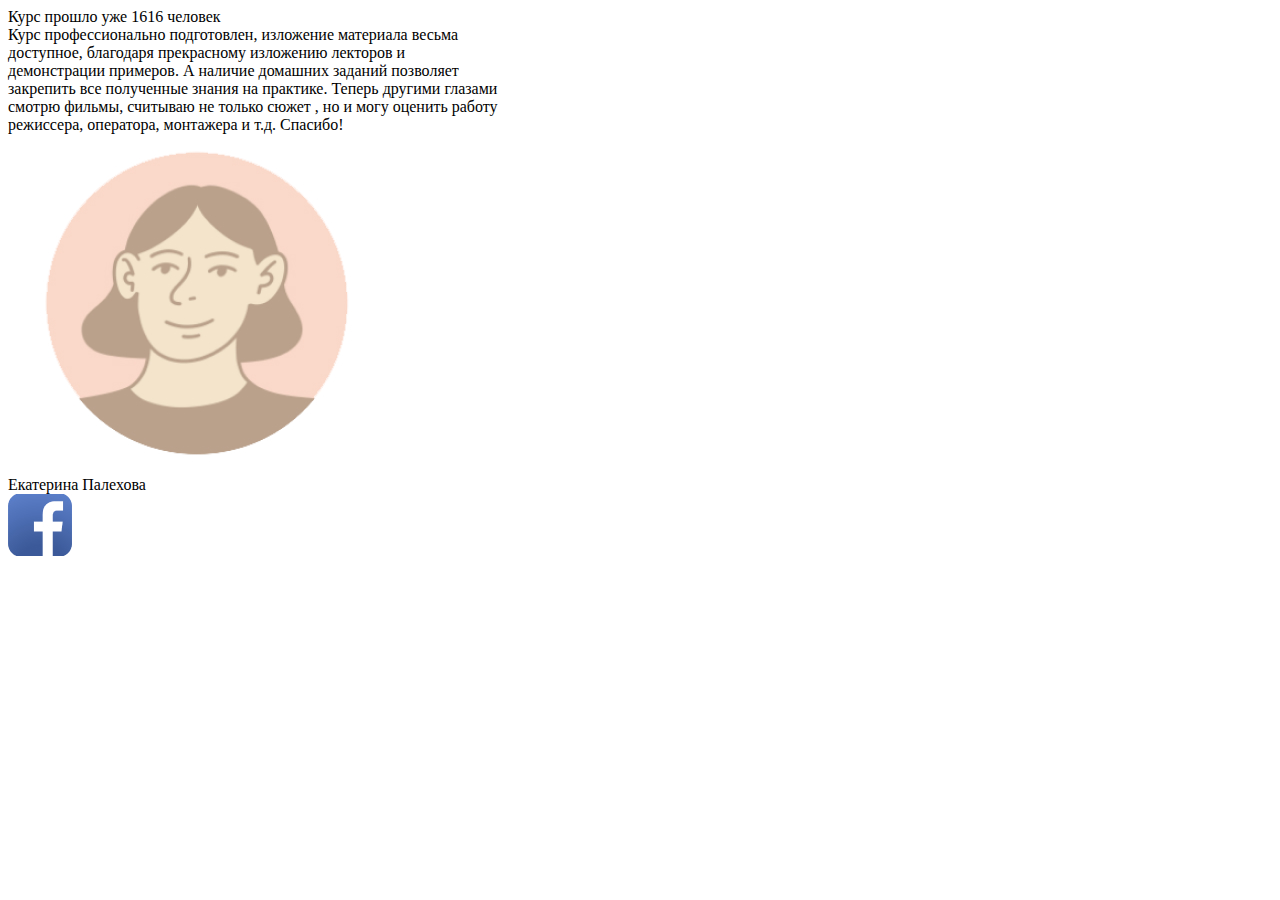
==== commit 836d428b: "Update index.html" ====
--- a/index.html
+++ b/index.html
@@ -22,11 +22,11 @@
                 </div>
                 <div class="audi">
                     <div class="mercees">
-                        <img src="image/19.jpg" alt="sekil" class="sekilc">
+                        <img src="image/1 9.jpg" alt="sekil" class="sekilc">
                     </div>
                     <div class="it3">
                         <div class="it4">Екатерина Палехова</div>
-                        <img src="image/fb_21.jpg" alt="sekil2" class="sekilc1">
+                        <img src="image/fb_2 1.jpg" alt="sekil2" class="sekilc1">
                     </div>
                 </div>
 
